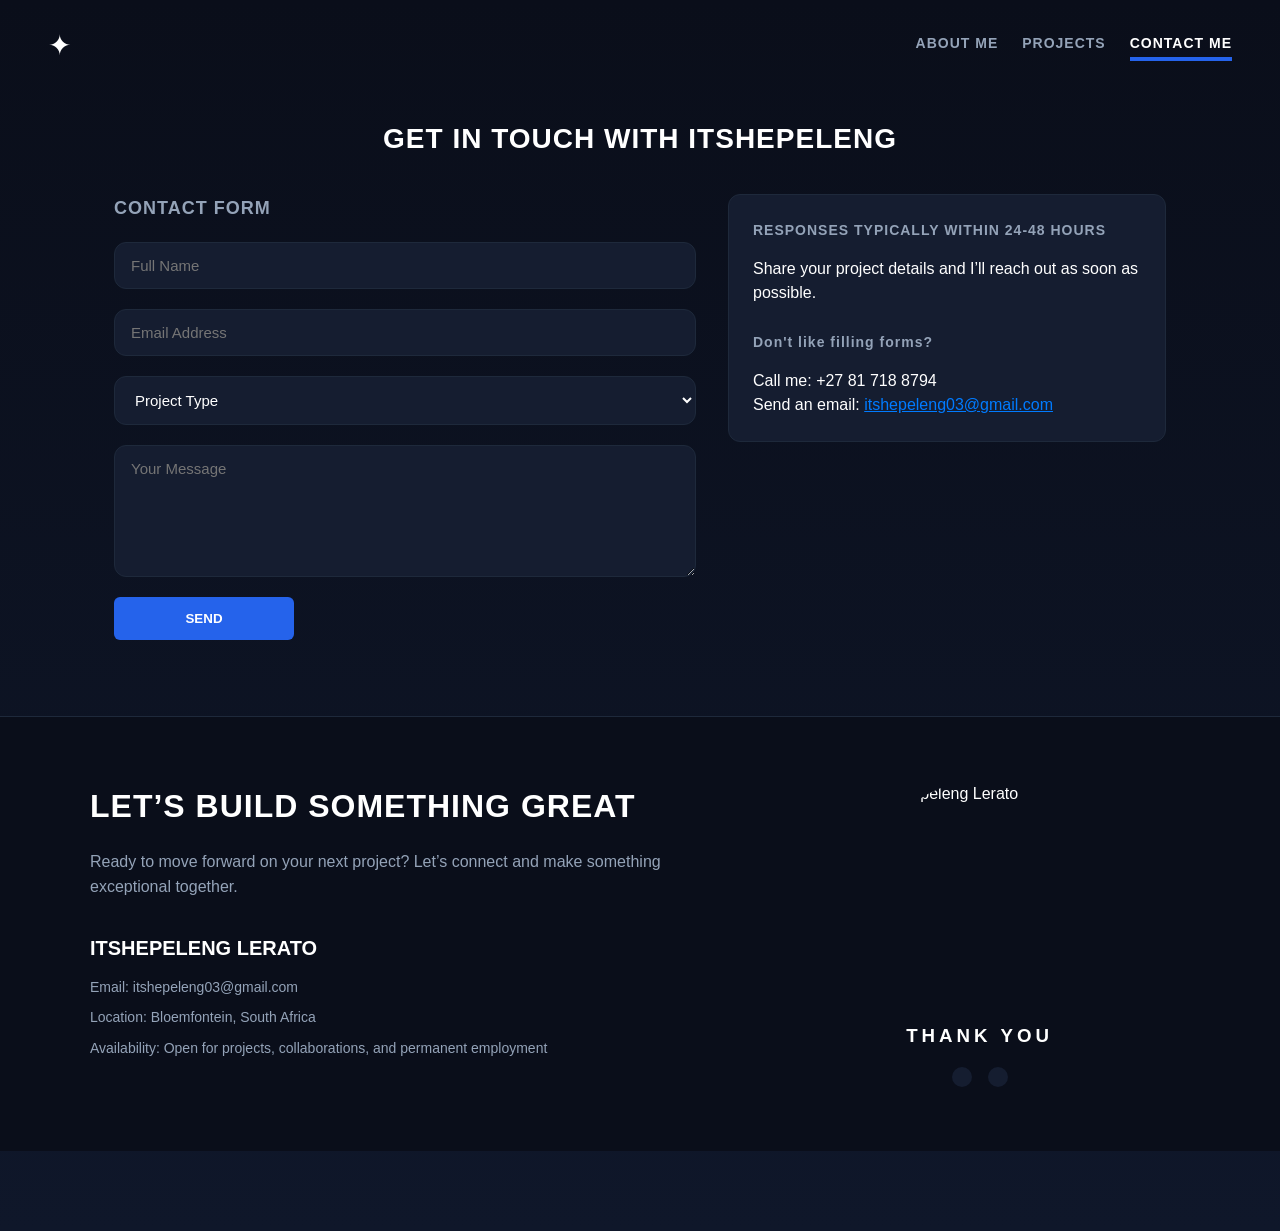
==== contact.html @ 6b4634fc "Add portfolio links and contact form" ====
<!DOCTYPE html>
<html lang="en">
<head>
  <meta charset="UTF-8" />
  <meta name="viewport" content="width=device-width, initial-scale=1.0" />
  <title>Contact - Itshepeleng Lerato</title>
  <link rel="stylesheet" href="css/styles.css" />
  <script src="https://kit.fontawesome.com/a076d05399.js" crossorigin="anonymous"></script>
</head>
<body class="bg-gradient">

  <header class="navbar">
    <a href="index.html" class="logo">✦</a>
    <nav class="nav-links">
      <a href="index.html" class="nav-item">ABOUT ME</a>
      <a href="projects.html" class="nav-item">PROJECTS</a>
      <a href="contact.html" class="nav-item active">CONTACT ME</a>
    </nav>
  </header>

  <main class="container">
    <h1 class="page-title">GET IN TOUCH WITH ITSHEPELENG</h1>

    <div class="contact-grid">
      <div class="form-container">
        <h2 class="section-subtitle">CONTACT FORM</h2>
        <form id="contactForm" action="https://formsubmit.co/itshepeleng03@gmail.com" method="POST" novalidate>
          <input type="hidden" name="_subject" value="New portfolio contact message" />
          <input type="hidden" name="_template" value="table" />
          <div class="form-group">
            <input type="text" id="fullName" name="name" placeholder="Full Name" required />
            <span class="error-message" id="nameError"></span>
          </div>

          <div class="form-group">
            <input type="email" id="email" name="email" placeholder="Email Address" required />
            <span class="error-message" id="emailError"></span>
          </div>

          <div class="form-group">
            <select id="projectType" name="projectType" required>
              <option value="" disabled selected>Project Type</option>
              <option value="Mobile App">Mobile App</option>
              <option value="Web App">Web App</option>
              <option value="Branding">Branding</option>
              <option value="Other">Other</option>
            </select>
            <span class="error-message" id="typeError"></span>
          </div>

          <div class="form-group">
            <textarea id="message" name="message" rows="6" placeholder="Your Message" required></textarea>
            <span class="error-message" id="messageError"></span>
          </div>

          <button type="submit" class="btn-primary">SEND</button>
          <p class="form-status" id="formStatus" role="status" aria-live="polite"></p>
        </form>
      </div>

      <div class="info-card">
        <h3>RESPONSES TYPICALLY WITHIN 24-48 HOURS</h3>
        <p>Share your project details and I’ll reach out as soon as possible.</p>
        <br>
        <h3>Don't like filling forms?</h3>
        <p>Call me: +27 81 718 8794</p>
        <p>Send an email: <a href="mailto:itshepeleng03@gmail.com" style = "color: #007bff; text-decoration: underline;" >itshepeleng03@gmail.com</a></p>
      </div>
    </div>
  </main>

  <footer class="footer-section">
    <div class="footer-container">
      <div class="footer-info">
        <h2 class="footer-title">LET’S BUILD SOMETHING GREAT</h2>
        <p class="footer-desc">
          Ready to move forward on your next project? Let’s connect and make something exceptional together.
        </p>
        
        <div class="personal-details">
          <h3>ITSHEPELENG LERATO</h3>
          <p>Email: <a href="mailto:itshepeleng03@gmail.com">itshepeleng03@gmail.com</a></p>
          <p>Location: Bloemfontein, South Africa</p>
          <p>Availability: Open for projects, collaborations, and permanent employment</p>
        </div>
      </div>

      <div class="footer-profile">
        <img src="assets/images/IMG-20260518-WA0043.jpg" alt="Itshepeleng Lerato" class="profile-avatar" />
        <h3 class="thank-you">THANK YOU</h3>
        <div class="social-links">
          <a href="https://instagram.com" target="_blank" aria-label="Instagram"><i class="fab fa-instagram"></i></a>
          <a href="https://github.com/Itshepeleng" target="_blank" aria-label="GitHub"><i class="fab fa-github"></i></a>
        </div>
      </div>
    </div>
  </footer>

  <script src="js/script.js"></script>
  <script src="js/page-scroll.js"></script>
</body>
</html>
---- css/styles.css ----
/* Dark Space Theme Setup */
:root {
  --bg-color: #080b18;
  --card-bg: rgba(255, 255, 255, 0.03);
  --card-border: rgba(255, 255, 255, 0.08);
  --text-primary: #ffffff;
  --text-secondary: #94a3b8;
  --accent-blue: #38bdf8;
  --accent-blue-dark: #0284c7;
  --font-main: system-ui, -apple-system, BlinkMacSystemFont, "Segoe UI", Roboto, sans-serif;
}

* {
  box-sizing: border-box;
  margin: 0;
  padding: 0;
}

body {
  background-color: var(--bg-color);
  color: var(--text-primary);
  font-family: var(--font-main);
  line-height: 1.6;
  padding-bottom: 80px;
  transition: opacity 380ms ease, transform 380ms ease;
}

body.is-page-leaving-forward {
  opacity: 0;
  transform: translateY(-14px);
}

body.is-page-leaving-backward {
  opacity: 0;
  transform: translateY(14px);
}

@media (prefers-reduced-motion: reduce) {
  body {
    transition: none;
  }
}

/* Navbar */
.navbar {
  display: flex;
  justify-content: space-between;
  align-items: center;
  padding: 24px 60px;
  background: transparent;
}

.nav-logo {
  font-size: 1.8rem;
}

.nav-links {
  display: flex;
  gap: 32px;
}

.nav-item {
  color: var(--text-secondary);
  text-decoration: none;
  font-size: 0.85rem;
  letter-spacing: 1.5px;
  font-weight: 600;
  position: relative;
  padding-bottom: 6px;
  transition: color 0.3s;
}

.nav-item:hover,
.nav-item.active {
  color: var(--text-primary);
}

.nav-item.active::after {
  content: '';
  position: absolute;
  bottom: 0;
  left: 0;
  width: 100%;
  height: 2px;
  background-color: var(--accent-blue);
}

/* Main Layout Container */
.container {
  max-width: 1200px;
  margin: 0 auto;
  padding: 0 40px;
}

/* Hero Section Split */
.hero-section {
  display: grid;
  grid-template-columns: 45% 55%;
  gap: 40px;
  padding: 40px 0 80px;
  align-items: start;
}

.greeting {
  color: var(--text-secondary);
  font-size: 0.9rem;
  letter-spacing: 2px;
  font-weight: 600;
}

.hero-name {
  font-size: 2.2rem;
  font-weight: 800;
  letter-spacing: 1px;
  margin-bottom: 30px;
}

.avatar-wrapper {
  width: 380px;
  height: 380px;
  border-radius: 50%;
  overflow: hidden;
  background-color: #f1c58c; /* Matches warm background behind profile pic */
}

.profile-links {
  display: flex;
  width: 380px;
  max-width: 100%;
  align-items: center;
  justify-content: center;
  margin-bottom: 16px;
  gap: 12px;
}

.profile-github-link {
  display: flex;
}

.profile-github-link img {
  width: 48px;
  height: 48px;
  object-fit: contain;
}

.cv-download-link {
  color: var(--text-primary);
  font-weight: 600;
  text-decoration: none;
}

.cv-download-link:hover {
  text-decoration: underline;
}

.profile-img {
  width: 100%;
  height: 100%;
  object-fit: cover;
}

/* Section Blocks & Titles */
.section-block {
  margin-bottom: 40px;
}

.section-title {
  font-size: 1.1rem;
  letter-spacing: 2px;
  color: var(--text-primary);
  margin-bottom: 20px;
  font-weight: 700;
}

.bio-text {
  color: var(--text-secondary);
  font-size: 0.95rem;
  line-height: 1.7;
}

/* Software Skills Grid */
.skills-grid {
  display: grid;
  grid-template-columns: repeat(3, 1fr);
  gap: 20px;
}

.skill-card {
  display: flex;
  flex-direction: column;
  align-items: center;
  gap: 8px;
}

.icon-box {
  width: 60px;
  height: 60px;
  background: var(--card-bg);
  border: 1px solid var(--card-border);
  border-radius: 12px;
  display: flex;
  justify-content: center;
  align-items: center;
}

.icon-box img {
  width: 32px;
  height: 32px;
}

.skill-card span {
  font-size: 0.8rem;
  color: var(--text-secondary);
}

/* Two Column Split Section */
.split-section {
  display: grid;
  grid-template-columns: 60% 40%;
  gap: 40px;
  margin-bottom: 70px;
  align-items: start;
}

/* Timeline Left Side */
.timeline-item {
  margin-bottom: 28px;
}

.date-range {
  color: var(--accent-blue);
  font-size: 0.85rem;
  font-weight: 600;
  display: block;
  margin-bottom: 4px;
}

.timeline-item h3 {
  font-size: 1.1rem;
  font-weight: 700;
}

.timeline-item p {
  color: var(--text-secondary);
  font-size: 0.9rem;
}

/* Right Side Quote Card */
.quote-card {
  background: var(--card-bg);
  border: 1px solid var(--card-border);
  border-radius: 16px;
  padding: 16px;
}

.quote-image-placeholder {
  width: 100%;
  height: 180px;
  background-color: #2a2e45;
  border-radius: 12px;
  margin-bottom: 16px;
}

.quote-img {
  width: 100%;
  height: 180px;
  object-fit: cover;
  border-radius: 12px;
  margin-bottom: 16px;
}

.quote-text {
  font-size: 0.85rem;
  color: var(--text-secondary);
  line-height: 1.5;
}

/* Language Progress Bars */
.progress-item {
  margin-bottom: 24px;
}

.progress-label {
  display: flex;
  justify-content: space-between;
  font-size: 0.85rem;
  font-weight: 600;
  letter-spacing: 1px;
  margin-bottom: 8px;
}

.progress-label span:last-child {
  color: var(--accent-blue);
}

.progress-bar-bg {
  width: 100%;
  height: 6px;
  background: var(--card-border);
  border-radius: 3px;
  overflow: hidden;
}

.progress-fill {
  height: 100%;
  background: var(--accent-blue);
}

/*old projects page css*/
/* Projects Section Setup */
.projects-section {
  text-align: center;
  padding: 40px 0 80px;
}

.page-title {
  font-size: 2rem;
  letter-spacing: 2px;
  font-weight: 800;
  margin-bottom: 50px;
}

/* Responsive 3-Column Grid matching Flutter childAspectRatio */
.projects-grid {
  display: grid;
  grid-template-columns: repeat(3, 1fr);
  gap: 24px;
  max-width: 1200px;
  margin: 0 auto;
}

/* Clickable Project Card */
.project-card {
  text-decoration: none;
  color: inherit;
  display: flex;
  flex-direction: column;
  background-color: var(--card-bg, #0b1329);
  border: 1px solid var(--card-border, rgba(255, 255, 255, 0.08));
  border-radius: 16px;
  overflow: hidden;
  transition: transform 0.25s ease, border-color 0.25s ease, box-shadow 0.25s ease;
  cursor: pointer;
}

.project-card:hover {
  transform: translateY(-6px);
  border-color: var(--accent-blue, #38bdf8);
  box-shadow: 0 10px 25px rgba(0, 0, 0, 0.4);
}

/* Placeholder or Thumbnail Box */
.project-image-box {
  width: 100%;
  aspect-ratio: 1.1 / 1;
  background-color: #1e3a60; /* Matches the solid blue placeholder in screenshot */
  display: flex;
  justify-content: center;
  align-items: center;
  overflow: hidden;
}

.project-image-box img {
  width: 100%;
  height: 100%;
  object-fit: cover;
}

.placeholder-icon {
  width: 48px;
  height: 48px;
  opacity: 0.8;
}

/* Card Content Details */
.project-info {
  padding: 16px 20px;
  text-align: left;
  background-color: rgba(255, 255, 255, 0.02);
}

.project-title {
  font-size: 1rem;
  font-weight: 700;
  color: #ffffff;
  margin-bottom: 4px;
}

.project-category {
  font-size: 0.75rem;
  font-weight: 600;
  color: var(--accent-blue, #38bdf8);
  letter-spacing: 0.5px;
}

/* Responsive Scaling for smaller displays */
@media (max-width: 900px) {
  .projects-grid {
    grid-template-columns: repeat(2, 1fr);
  }
}

@media (max-width: 600px) {
  .projects-grid {
    grid-template-columns: 1fr;
  }
}


/*new projects page css*/
/* Projects Layout Container */
.projects-section {
  max-width: 900px;
  margin: 0 auto;
  padding: 40px 0 80px;
}

.page-title {
  text-align: center;
  font-size: 2rem;
  letter-spacing: 2px;
  font-weight: 800;
  margin-bottom: 50px;
}

/* Vertical Stacked Layout */
.projects-list {
  display: flex;
  flex-direction: column;
  gap: 32px;
}

/* Individual Project Card Row */
.project-card-row {
  display: flex;
  background-color: var(--card-bg, rgba(255, 255, 255, 0.03));
  border: 1px solid var(--card-border, rgba(255, 255, 255, 0.08));
  border-radius: 16px;
  overflow: hidden;
  transition: border-color 0.25s ease, box-shadow 0.25s ease;
}

.project-card-row:hover {
  border-color: var(--accent-blue, #38bdf8);
  box-shadow: 0 8px 24px rgba(0, 0, 0, 0.35);
}

/* Image Column */
.project-image-box {
  width: 320px;
  min-height: 220px;
  background-color: #1e3a60;
  display: flex;
  justify-content: center;
  align-items: center;
  flex-shrink: 0;
}

.project-image-box img {
  width: 100%;
  height: 100%;
  object-fit: cover;
}

.placeholder-icon {
  width: 56px;
  height: 56px;
  opacity: 0.8;
}

/* Text Content Column */
.project-content {
  display: flex;
  flex-direction: column;
  justify-content: space-between;
  padding: 28px;
  flex: 1;
}

.project-header {
  margin-bottom: 12px;
}

.project-title {
  font-size: 1.3rem;
  font-weight: 700;
  color: var(--text-primary, #ffffff);
  margin-bottom: 4px;
}

.project-category {
  font-size: 0.8rem;
  font-weight: 600;
  color: var(--accent-blue, #38bdf8);
  letter-spacing: 0.5px;
  text-transform: uppercase;
}

.project-description {
  color: var(--text-secondary, #94a3b8);
  font-size: 0.95rem;
  line-height: 1.6;
  margin-bottom: 24px;
}

/* "Take a Look" Action Button */
.take-a-look-btn {
  display: inline-flex;
  align-items: center;
  gap: 8px;
  align-self: flex-start;
  padding: 10px 20px;
  border-radius: 6px;
  background-color: transparent;
  color: var(--accent-blue, #38bdf8);
  border: 1px solid var(--accent-blue, #38bdf8);
  font-size: 0.85rem;
  font-weight: 600;
  letter-spacing: 0.5px;
  text-decoration: none;
  transition: background-color 0.2s ease, color 0.2s ease;
  cursor: pointer;
  font-family: inherit;
}

.take-a-look-btn:hover {
  background-color: var(--accent-blue, #38bdf8);
  color: #080b18;
}

.project-choice-dialog {
  position: fixed;
  inset: 50% auto auto 50%;
  transform: translate(-50%, -50%);
  width: min(420px, calc(100% - 32px));
  padding: 28px;
  color: var(--text-primary);
  background: var(--card-bg);
  border: 1px solid var(--border-color);
  border-radius: 8px;
  box-shadow: 0 20px 60px rgba(0, 0, 0, 0.45);
}

.project-choice-dialog::backdrop {
  background: rgba(0, 0, 0, 0.68);
}

.project-dialog-close {
  display: block;
  margin: 0 0 20px auto;
  padding: 6px 10px;
  color: var(--text-secondary);
  background: transparent;
  border: 1px solid var(--border-color);
  border-radius: 4px;
  cursor: pointer;
}

.project-choice-dialog h2 {
  margin-bottom: 8px;
  font-size: 1.2rem;
}

.project-choice-dialog p {
  margin-bottom: 20px;
  color: var(--text-secondary);
  line-height: 1.5;
}

.project-dialog-options {
  display: grid;
  gap: 10px;
}

.project-dialog-option {
  display: block;
  width: 100%;
  padding: 12px 14px;
  color: var(--text-primary);
  background: transparent;
  border: 1px solid var(--accent-blue);
  border-radius: 4px;
  font: inherit;
  text-align: center;
  text-decoration: none;
}

.project-dialog-option:hover:not(:disabled) {
  color: #080b18;
  background: var(--accent-blue);
}

.project-dialog-option:disabled {
  color: var(--text-secondary);
  border-color: var(--border-color);
  cursor: not-allowed;
}

.project-dialog-option[hidden] {
  display: none;
}

/* Mobile Responsive Adjustments */
@media (max-width: 768px) {
  .project-card-row {
    flex-direction: column;
  }
  
  .project-image-box {
    width: 100%;
    height: 200px;
  }
}
/*contact screen css*/

:root {
  --bg-dark: #0A0E1A;
  --bg-gradient: linear-gradient(180deg, #0A0E1A 0%, #0F172A 100%);
  --card-bg: #151D30;
  --text-primary: #FFFFFF;
  --text-secondary: #94A3B8;
  --accent-blue: #2563EB;
  --border-color: #1E293B;
  --radius-medium: 12px;
  --radius-small: 6px;
}

* {
  box-sizing: border-box;
  margin: 0;
  padding: 0;
  font-family: 'Segoe UI', Tahoma, Geneva, Verdana, sans-serif;
}

body {
  color: var(--text-primary);
  background: var(--bg-dark);
  min-height: 100vh;
}

.bg-gradient {
  background: var(--bg-gradient);
}

/* Header Navbar */
.navbar {
  display: flex;
  justify-content: space-between;
  align-items: center;
  padding: 24px 48px;
}

.logo {
  font-size: 28px;
  color: var(--text-primary);
  text-decoration: none;
}

.nav-links {
  display: flex;
  gap: 24px;
}

.nav-item {
  color: var(--text-secondary);
  text-decoration: none;
  font-weight: 600;
  font-size: 14px;
  letter-spacing: 1px;
}

.nav-item.active {
  color: var(--text-primary);
  border-bottom: 2px solid var(--accent-blue);
  padding-bottom: 4px;
}

/* Main Container Layout */
.container {
  max-width: 1100px;
  margin: 0 auto;
  padding: 24px 24px 64px 24px;
}

.page-title {
  font-size: 28px;
  letter-spacing: 1px;
  margin-bottom: 32px;
}

.section-subtitle {
  color: var(--text-secondary);
  font-size: 18px;
  letter-spacing: 1px;
  margin-bottom: 20px;
}

/* Contact Grid Split */
.contact-grid {
  display: flex;
  gap: 32px;
}

.form-container {
  flex: 3;
}

.form-group {
  margin-bottom: 16px;
  display: flex;
  flex-direction: column;
}

input, select, textarea {
  width: 100%;
  padding: 14px 16px;
  background-color: var(--card-bg);
  border: 1px solid var(--border-color);
  border-radius: var(--radius-medium);
  color: var(--text-primary);
  font-size: 15px;
  outline: none;
}

input:focus, select:focus, textarea:focus {
  border-color: var(--accent-blue);
}

.error-message {
  color: #EF4444;
  font-size: 12px;
  margin-top: 4px;
}

.form-status {
  margin-top: 12px;
  color: var(--text-secondary);
  line-height: 1.5;
}

.form-status[data-state="success"] {
  color: #22c55e;
}

.form-status[data-state="error"] {
  color: #ef4444;
}

.btn-primary {
  width: 180px;
  padding: 14px;
  background-color: var(--accent-blue);
  color: #fff;
  border: none;
  border-radius: var(--radius-small);
  font-weight: bold;
  cursor: pointer;
}

.btn-primary:hover {
  opacity: 0.9;
}

.btn-primary:disabled {
  opacity: 0.6;
  cursor: wait;
}

/* Side Info Card */
.info-card {
  flex: 2;
  background-color: var(--card-bg);
  border: 1px solid var(--border-color);
  border-radius: var(--radius-medium);
  padding: 24px;
  height: fit-content;
}

.info-card h3 {
  color: var(--text-secondary);
  font-size: 14px;
  letter-spacing: 1px;
  margin-bottom: 16px;
}

.info-card p {
  color: var(--text-primary);
  line-height: 1.5;
}

/* Footer Dark Section */
.footer-section {
  background-color: var(--bg-dark);
  padding: 64px 48px;
  border-top: 1px solid var(--border-color);
}

.footer-container {
  max-width: 1100px;
  margin: 0 auto;
  display: flex;
  gap: 48px;
}

.footer-info {
  flex: 3;
}

.footer-title {
  font-size: 32px;
  letter-spacing: 1px;
  margin-bottom: 16px;
}

.footer-desc {
  color: var(--text-secondary);
  line-height: 1.6;
  margin-bottom: 32px;
}

.personal-details h3 {
  font-size: 20px;
  margin-bottom: 12px;
}

.personal-details p {
  color: var(--text-secondary);
  margin-bottom: 8px;
  font-size: 14px;
}

.personal-details a {
  color: var(--text-secondary);
  text-decoration: none;
}

.footer-profile {
  flex: 2;
  display: flex;
  flex-direction: column;
  align-items: center;
}

.profile-avatar {
  width: 220px;
  height: 220px;
  border-radius: 50%;
  object-fit: cover;
  margin-bottom: 20px;
}

.thank-you {
  letter-spacing: 4px;
  margin-bottom: 16px;
}

.social-links {
  display: flex;
  gap: 16px;
}

.social-links a {
  color: var(--text-primary);
  font-size: 20px;
  background-color: var(--card-bg);
  padding: 10px;
  border-radius: 50%;
  text-decoration: none;
}

/* Responsive adjustments */
@media (max-width: 768px) {
  .contact-grid, .footer-container {
    flex-direction: column;
  }
}

/* Journey Timeline */
.journey-section {
  padding: 48px 0;
}

.timeline {
  position: relative;
  margin-top: 32px;
  border-left: 2px solid var(--border-color);
  padding-left: 32px;
}

.timeline-item {
  position: relative;
  margin-bottom: 40px;
}

.timeline-icon {
  position: absolute;
  left: -49px;
  top: 0;
  width: 32px;
  height: 32px;
  border-radius: 50%;
  background: var(--accent-blue);
  color: #fff;
  display: flex;
  align-items: center;
  justify-content: center;
  font-size: 14px;
}

.timeline-content {
  background: var(--card-bg);
  border: 1px solid var(--border-color);
  border-radius: var(--radius-medium);
  padding: 24px;
}

.timeline-date {
  color: var(--accent-blue);
  font-weight: bold;
  font-size: 14px;
}

.role-desc {
  color: var(--text-secondary);
  font-size: 14px;
  margin: 4px 0 16px 0;
}

.timeline-list {
  list-style: disc;
  padding-left: 20px;
  color: var(--text-secondary);
  margin-bottom: 16px;
  line-height: 1.6;
}

.skill-tags {
  display: flex;
  flex-wrap: wrap;
  gap: 8px;
}

.tag {
  background: rgba(37, 99, 235, 0.1);
  color: var(--accent-blue);
  border: 1px solid rgba(37, 99, 235, 0.3);
  padding: 4px 12px;
  border-radius: 20px;
  font-size: 12px;
  font-weight: 600;
}

/* Home Highlight Card */
.data-highlight-card {
  background: var(--card-bg);
  border: 1px solid var(--border-color);
  border-radius: var(--radius-medium);
  padding: 24px;
  margin-top: 24px;
}

.card-header {
  display: flex;
  align-items: center;
  gap: 12px;
  margin-bottom: 12px;
}

.accent-icon {
  color: var(--accent-blue);
  font-size: 20px;
}

/* Scroll-driven Initial State */
.timeline-item {
  opacity: 0;
  transform: translateY(30px);
  transition: all 0.6s cubic-bezier(0.16, 1, 0.3, 1);
  cursor: pointer;
}

/* Scroll-driven In-View State */
.timeline-item.in-view {
  opacity: 1;
  transform: translateY(0);
}

/* Card Header Badge Layout */
.card-top-bar {
  display: flex;
  justify-content: space-between;
  align-items: center;
  margin-bottom: 8px;
}

.badge-phase {
  font-size: 11px;
  text-transform: uppercase;
  letter-spacing: 1px;
  padding: 2px 8px;
  border-radius: 4px;
  background: var(--border-color);
  color: var(--text-secondary);
}

/* Active Highlight Style */
.timeline-content {
  transition: border-color 0.3s ease, box-shadow 0.3s ease, transform 0.3s ease;
}

.timeline-item:hover .timeline-content,
.timeline-item.active-card .timeline-content {
  border-color: var(--accent-blue);
  box-shadow: 0 8px 24px rgba(37, 99, 235, 0.15);
  transform: translateX(4px);
}

.timeline-item:hover .timeline-icon,
.timeline-item.active-card .timeline-icon {
  box-shadow: 0 0 12px var(--accent-blue);
}

.tag {
  transition: transform 0.2s ease, background-color 0.2s ease;
}
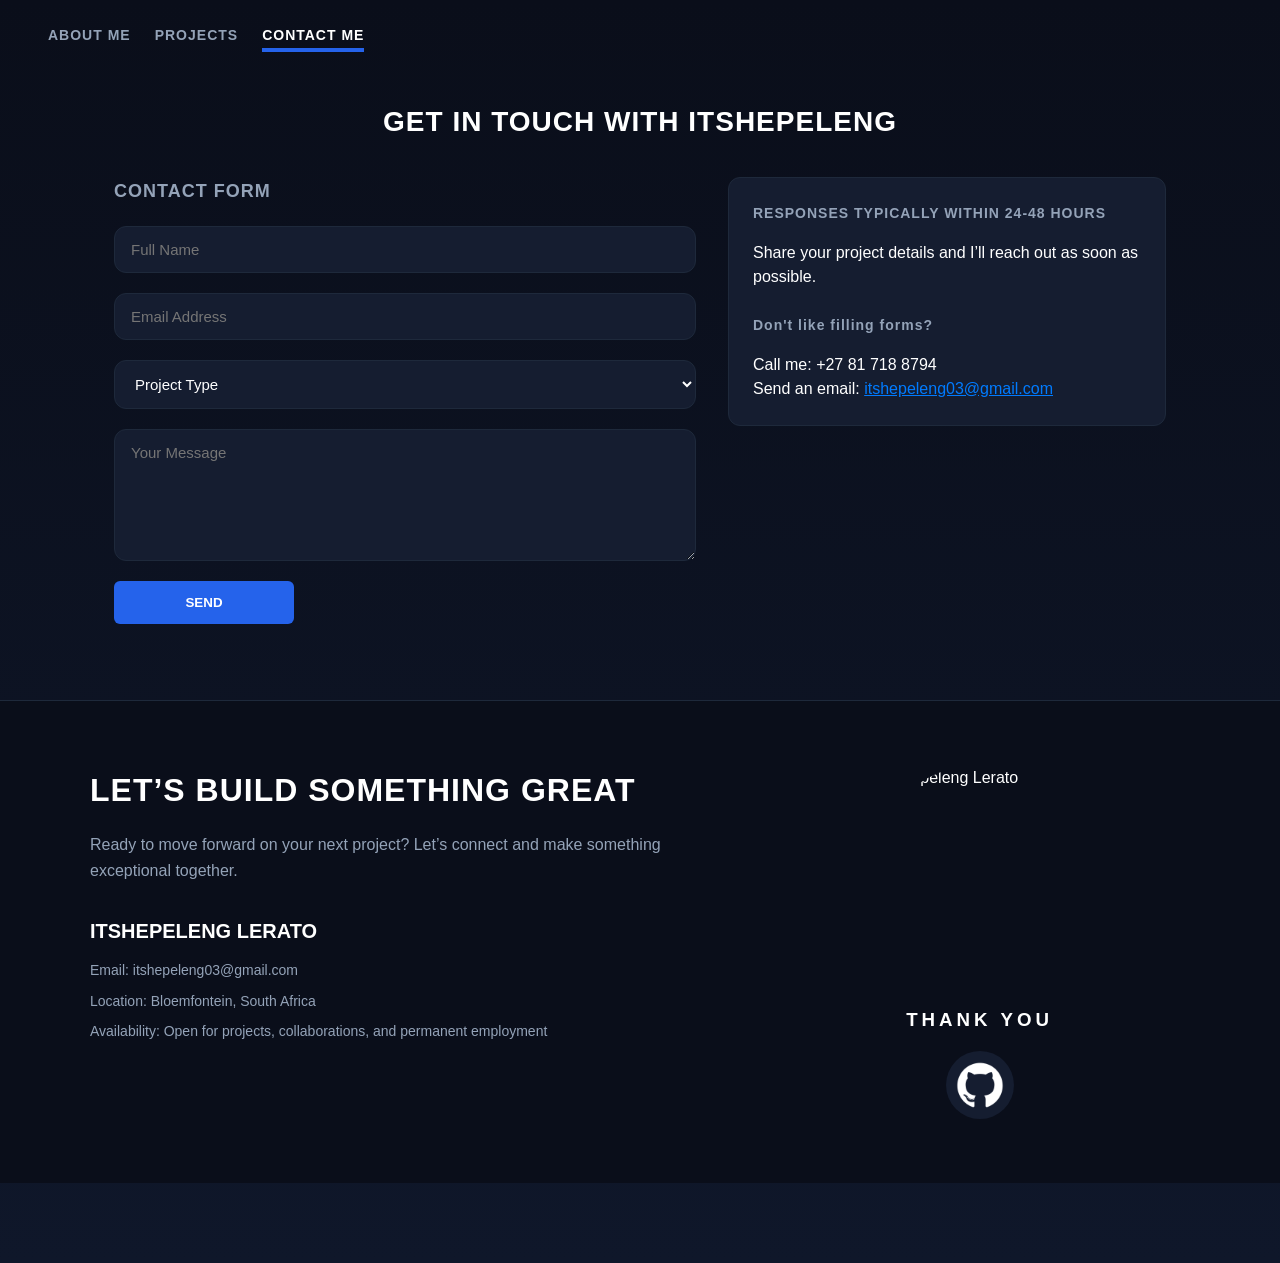
==== commit 64eae796: "Publish portfolio updates" ====
--- a/contact.html
+++ b/contact.html
@@ -10,7 +10,7 @@
 <body class="bg-gradient">
 
   <header class="navbar">
-    <a href="index.html" class="logo">✦</a>
+    <!--<a href="index.html" class="logo">✦</a>-->
     <nav class="nav-links">
       <a href="index.html" class="nav-item">ABOUT ME</a>
       <a href="projects.html" class="nav-item">PROJECTS</a>
@@ -89,8 +89,11 @@
         <img src="assets/images/IMG-20260518-WA0043.jpg" alt="Itshepeleng Lerato" class="profile-avatar" />
         <h3 class="thank-you">THANK YOU</h3>
         <div class="social-links">
-          <a href="https://instagram.com" target="_blank" aria-label="Instagram"><i class="fab fa-instagram"></i></a>
-          <a href="https://github.com/Itshepeleng" target="_blank" aria-label="GitHub"><i class="fab fa-github"></i></a>
+          <!--<a href="https://instagram.com" target="_blank" aria-label="Instagram"><i class="fab fa-instagram"></i></a>-->
+          <a class="profile-github-link" href="https://github.com/Itshepeleng" target="_blank" rel="noopener noreferrer" aria-label="Visit GitHub profile">
+            <img src="assets/images/GitHub.png" alt="" />
+          </a>
+          <!--<a href="https://github.com/Itshepeleng" target="_blank" aria-label="GitHub"><i class="fab fa-github"></i></a>-->
         </div>
       </div>
     </div>
--- a/css/styles.css
+++ b/css/styles.css
@@ -141,6 +141,7 @@
   width: 48px;
   height: 48px;
   object-fit: contain;
+  filter: brightness(0) invert(1);
 }
 
 .cv-download-link {
@@ -1022,4 +1023,71 @@
 
 .tag {
   transition: transform 0.2s ease, background-color 0.2s ease;
+}
+
+@media (max-width: 768px) {
+  .navbar {
+    padding: 16px 20px;
+    gap: 12px;
+    flex-wrap: wrap;
+  }
+
+  .nav-links {
+    flex: 1;
+    justify-content: space-between;
+    gap: 10px;
+  }
+
+  .nav-item {
+    font-size: 0.75rem;
+    letter-spacing: 0.5px;
+  }
+
+  .hero-section {
+    grid-template-columns: minmax(0, 1fr);
+    gap: 32px;
+    padding: 24px 0 48px;
+  }
+
+  .hero-left,
+  .hero-right {
+    min-width: 0;
+  }
+
+  .hero-name {
+    font-size: 1.8rem;
+    line-height: 1.2;
+  }
+
+  .avatar-wrapper {
+    width: min(320px, 100%);
+    height: auto;
+    aspect-ratio: 1;
+    margin-inline: auto;
+  }
+
+  .split-section {
+    grid-template-columns: minmax(0, 1fr);
+    gap: 24px;
+    margin-bottom: 48px;
+  }
+
+  .skills-grid {
+    grid-template-columns: repeat(3, minmax(0, 1fr));
+    gap: 16px;
+  }
+
+  .card-top-bar {
+    align-items: flex-start;
+    flex-wrap: wrap;
+    gap: 8px;
+  }
+
+  .timeline-content {
+    padding: 18px;
+  }
+
+  .footer-section {
+    padding: 40px 24px;
+  }
 }
